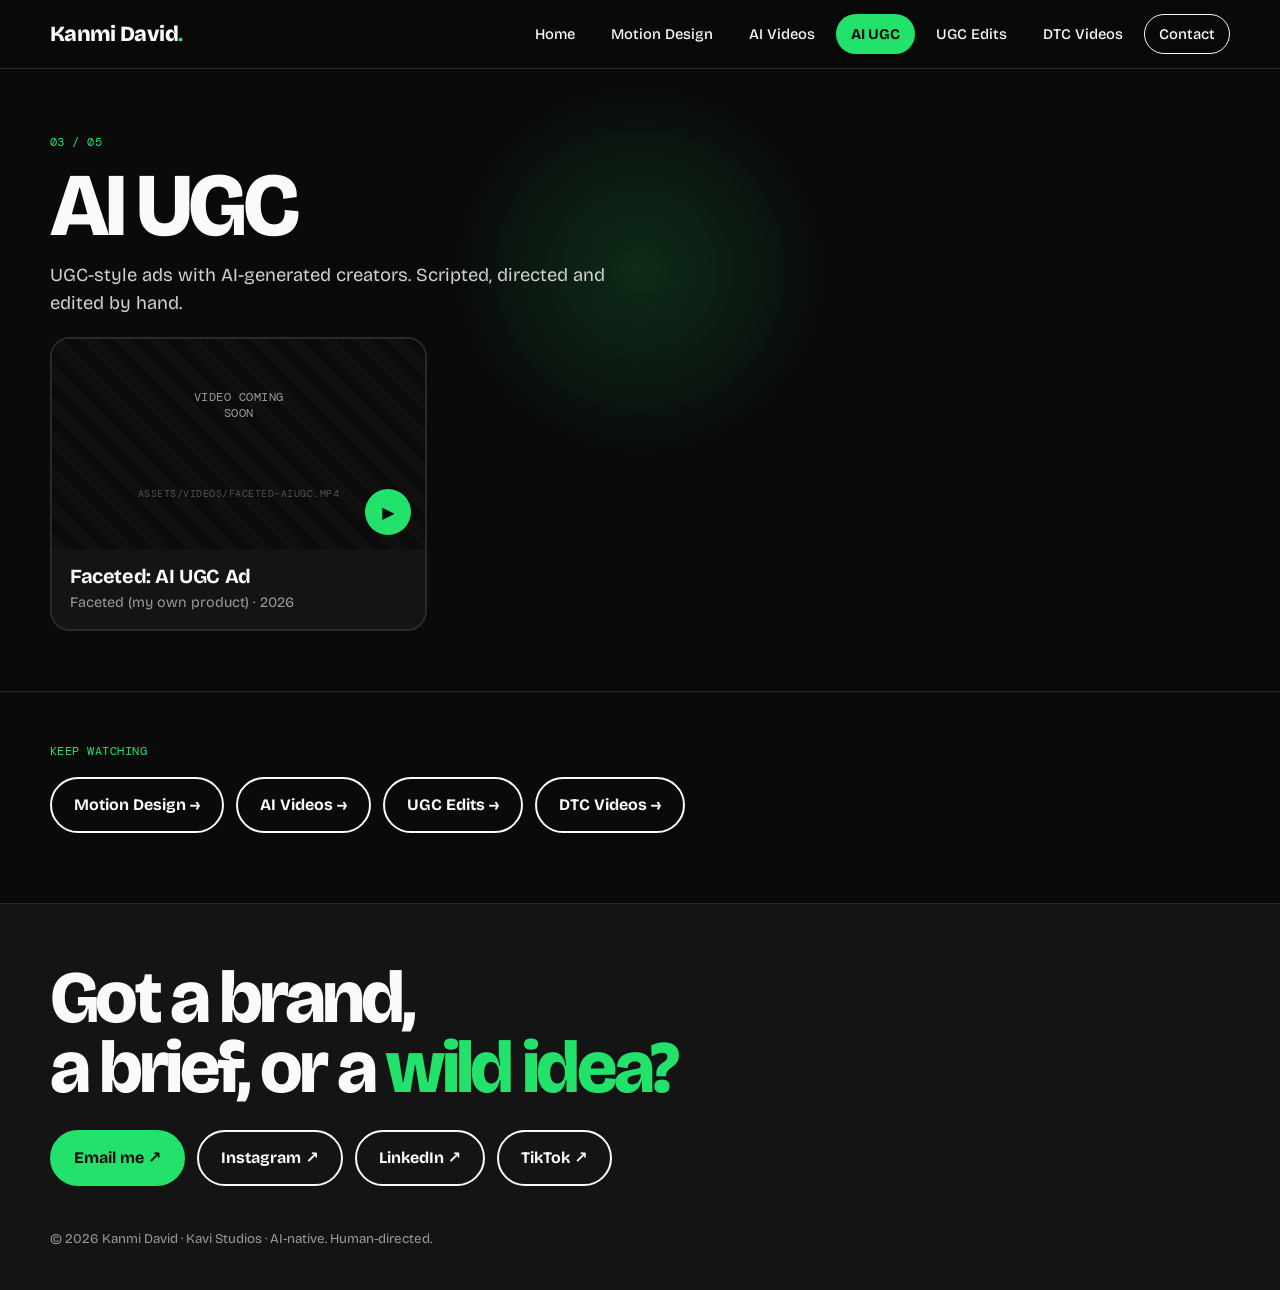
==== ai-ugc.html @ abf1a8b8 "new ai ugc readme.txt" ====
<!doctype html>
<html lang="en">
<head>
<meta charset="utf-8">
<meta name="viewport" content="width=device-width,initial-scale=1">
<title>AI UGC | Kanmi David</title>
<meta name="description" content="AI UGC ads by Kanmi David, founder of Kavi Studios: AI-generated creators, scripted, directed and edited by hand.">
<link rel="preconnect" href="https://fonts.googleapis.com">
<link rel="preconnect" href="https://fonts.gstatic.com" crossorigin>
<link href="https://fonts.googleapis.com/css2?family=Bricolage+Grotesque:opsz,wght@12..96,400;12..96,500;12..96,700;12..96,800&family=DM+Mono&display=swap" rel="stylesheet">
<link rel="stylesheet" href="style.css">
</head>
<body data-page="aiugc">
<header class="nav" id="nav"></header>
<main>
  <div class="page-head" id="head"></div>
  <div class="wrap"><div class="grid" id="grid"></div></div>
  <div class="other"><div class="wrap"><div class="eyebrow mono" style="color:var(--green)">Keep watching</div><div class="row" id="other"></div></div></div>
</main>
<footer id="contact"></footer>
<div class="modal" id="modal"></div>
<script src="data.js"></script>
<script src="app.js"></script>
</body>
</html>
---- style.css ----
:root{
  --black:#0a0a0a;
  --ink:#141414;
  --white:#fafafa;
  --green:#22e26b;      /* swap to your exact Kavi green here */
  --dim:#9a9a9a;
  --line:#2a2a2a;
  --r:20px;
}
*{box-sizing:border-box;margin:0;padding:0}
html{scroll-behavior:smooth}
body{
  background:var(--black);color:var(--white);
  font-family:"Bricolage Grotesque",system-ui,sans-serif;
  line-height:1.5;overflow-x:hidden;
}
a{color:inherit;text-decoration:none}
img,video{display:block;max-width:100%}
.mono{font-family:"DM Mono",monospace;font-size:.78rem;letter-spacing:.04em;text-transform:uppercase}
.wrap{width:min(1180px,100% - 40px);margin-inline:auto}
::selection{background:var(--green);color:var(--black)}

/* cursor glow */
.glow{position:fixed;width:420px;height:420px;border-radius:50%;pointer-events:none;z-index:0;
  background:radial-gradient(circle,rgba(34,226,107,.16),transparent 65%);
  transform:translate(-50%,-50%);left:50%;top:30%;transition:left .25s ease-out,top .25s ease-out}
main,header,footer{position:relative;z-index:1}

/* nav */
.nav{position:sticky;top:0;z-index:50;background:rgba(10,10,10,.82);backdrop-filter:blur(12px);border-bottom:1px solid var(--line)}
.nav .wrap{display:flex;align-items:center;justify-content:space-between;gap:16px;padding:14px 0;min-width:0}
.logo{font-weight:800;font-size:1.35rem;letter-spacing:-.03em}
.logo b{color:var(--green)}
.nav ul{display:flex;gap:6px;list-style:none;overflow-x:auto;scrollbar-width:none;min-width:0;max-width:100%;overscroll-behavior-x:contain;-webkit-overflow-scrolling:touch}
.nav li{flex:0 0 auto}
.nav ul::-webkit-scrollbar{display:none}
.nav li a{display:block;padding:8px 14px;border-radius:99px;font-size:.92rem;font-weight:500;white-space:nowrap;border:1px solid transparent;transition:.18s}
.nav li a:hover{border-color:var(--line)}
.nav li a.on{background:var(--green);color:var(--black);font-weight:700}
.nav li a.cta{border-color:var(--white)}
.nav li a.cta:hover{background:var(--white);color:var(--black)}

/* hero */
.hero{padding:70px 0 40px}
.hero .wrap{display:grid;grid-template-columns:1.35fr 1fr;gap:50px;align-items:center}
.hello{display:inline-flex;gap:8px;align-items:center;border:1px solid var(--line);padding:6px 14px;border-radius:99px;margin-bottom:22px;color:var(--dim)}
.hello i{width:8px;height:8px;border-radius:50%;background:var(--green);animation:pulse 1.6s infinite}
@keyframes pulse{50%{opacity:.25;transform:scale(.7)}}
.hero h1{font-size:clamp(2.6rem,6.4vw,5.4rem);line-height:.98;letter-spacing:-.045em;font-weight:800}
.hero h1 em{font-style:normal;color:var(--green)}
.hero h1 span.hl{background:var(--green);color:var(--black);padding:0 .14em;border-radius:.12em;display:inline-block;transform:rotate(-1.6deg)}
.hero p.sub{margin-top:22px;font-size:1.12rem;color:#d6d6d6;max-width:34ch}
.hero .studio{margin-top:10px;color:var(--dim)}
.cta-row{display:flex;gap:12px;flex-wrap:wrap;margin-top:28px}
.btn{display:inline-flex;align-items:center;gap:8px;padding:14px 22px;border-radius:99px;font-weight:700;border:2px solid var(--white);transition:.18s;cursor:pointer;background:transparent;color:var(--white);font-family:inherit;font-size:1rem}
.btn:hover{transform:translate(-3px,-3px);box-shadow:5px 5px 0 var(--green)}
.btn.solid{background:var(--green);border-color:var(--green);color:var(--black)}
.btn.solid:hover{box-shadow:5px 5px 0 var(--white)}
.portrait{position:relative;justify-self:center;width:min(380px,82%)}
.portrait::before{content:"";position:absolute;inset:0;background:var(--green);border-radius:34px;transform:translate(16px,16px) rotate(3deg)}
.portrait img{position:relative;width:100%;aspect-ratio:4/5;object-fit:cover;object-position:50% 20%;border-radius:34px;border:3px solid var(--white)}
.sticker{position:absolute;z-index:2;background:var(--white);color:var(--black);font-weight:800;padding:8px 14px;border-radius:99px;font-size:.85rem;border:2px solid var(--black);box-shadow:3px 3px 0 var(--black)}
.sticker.a{top:-10px;left:-24px;transform:rotate(-8deg)}
.sticker.b{bottom:22px;right:-26px;transform:rotate(6deg);background:var(--green)}

/* marquee */
.marquee{border-block:1px solid var(--line);overflow:hidden;padding:16px 0;margin:30px 0 10px;background:var(--ink)}
.marquee .track{display:flex;gap:46px;width:max-content;animation:slide 26s linear infinite;font-weight:800;font-size:1.5rem;letter-spacing:-.02em;text-transform:uppercase}
.marquee .track span:nth-child(even){color:var(--green)}
@keyframes slide{to{transform:translateX(-50%)}}

/* sections */
section{padding:70px 0}
.eyebrow{color:var(--green);margin-bottom:10px}
h2.big{font-size:clamp(2rem,4.5vw,3.4rem);letter-spacing:-.04em;line-height:1;font-weight:800;margin-bottom:34px}

/* reel */
.reel{border:2px solid var(--white);border-radius:var(--r);overflow:hidden;background:#000;display:none}
.reel.ok{display:block}
.reel video{width:100%;aspect-ratio:16/9;object-fit:cover}

/* category tiles */
.tiles{display:grid;grid-template-columns:repeat(2,1fr);gap:22px}
.tile{position:relative;border:2px solid var(--line);border-radius:var(--r);overflow:hidden;min-height:340px;display:flex;flex-direction:column;justify-content:flex-end;padding:26px;background:var(--ink);transition:.2s}
.tile:last-child:nth-child(odd){grid-column:1/-1}
.tile:hover{border-color:var(--green);transform:translate(-4px,-4px);box-shadow:8px 8px 0 var(--green)}
.tile .bg{position:absolute;inset:0;background:radial-gradient(circle at 80% 10%,rgba(34,226,107,.35),transparent 55%),repeating-linear-gradient(45deg,#111 0 14px,#0d0d0d 14px 28px)}
.tile video{position:absolute;inset:0;width:100%;height:100%;object-fit:cover;opacity:.55;transition:.3s}
.tile:hover video{opacity:.8}
.tile::after{content:"";position:absolute;inset:0;background:linear-gradient(to top,rgba(10,10,10,.95) 8%,transparent 70%)}
.tile>*:not(.bg):not(video){position:relative;z-index:2}
.tile .num{position:absolute!important;top:20px;left:24px;color:var(--green)}
.tile .count{position:absolute!important;top:16px;right:20px;background:var(--green);color:var(--black);padding:5px 12px;border-radius:99px;font-weight:700}
.tile h3{font-size:clamp(1.9rem,3.4vw,2.7rem);letter-spacing:-.04em;line-height:1;font-weight:800}
.tile p{color:#cfcfcf;margin-top:8px;max-width:38ch}
.tile .go{margin-top:14px;font-weight:700;color:var(--green)}

/* about strip */
.about{display:grid;grid-template-columns:1.2fr 1fr;gap:40px;align-items:start}
.about p{font-size:1.15rem;color:#d9d9d9;margin-bottom:16px;max-width:52ch}
.chips{display:flex;flex-wrap:wrap;gap:10px}
.chip{border:1.5px solid var(--line);padding:8px 16px;border-radius:99px;font-weight:600;transition:.15s}
.chip:hover{background:var(--green);color:var(--black);border-color:var(--green);transform:rotate(-2deg)}
.stats{display:grid;gap:14px;margin-top:26px}
.stat{display:flex;align-items:baseline;gap:14px;border-bottom:1px solid var(--line);padding-bottom:12px}
.stat b{font-size:2rem;letter-spacing:-.03em;color:var(--green)}
.stat span{color:var(--dim)}

/* category page */
.page-head{padding:60px 0 20px}
.page-head .num{color:var(--green)}
.page-head h1{font-size:clamp(2.6rem,7vw,5.6rem);letter-spacing:-.05em;line-height:.95;font-weight:800;margin:10px 0 14px}
.page-head p{font-size:1.15rem;color:#d0d0d0;max-width:48ch}
.grid{display:grid;grid-template-columns:repeat(auto-fill,minmax(290px,1fr));gap:24px;align-items:start;padding-bottom:60px}
.card{cursor:pointer;border:2px solid var(--line);border-radius:var(--r);overflow:hidden;background:var(--ink);transition:.2s;text-align:left;color:inherit;font-family:inherit;width:100%}
.card:hover{border-color:var(--green);transform:translate(-4px,-4px);box-shadow:7px 7px 0 var(--green)}
.thumb{position:relative;background:#000;overflow:hidden}
.thumb video,.thumb img{width:100%;height:100%;object-fit:cover}
.thumb .play{position:absolute;inset:auto 14px 14px auto;width:46px;height:46px;border-radius:50%;background:var(--green);color:var(--black);display:grid;place-items:center;font-size:1rem;transition:.2s;z-index:2}
.card:hover .play{transform:scale(1.15)}
.ph{position:absolute;inset:0;display:none;place-items:center;text-align:center;padding:16px;color:var(--dim);background:repeating-linear-gradient(45deg,#101010 0 12px,#0b0b0b 12px 24px)}
.thumb.missing .ph{display:grid}
.thumb.missing video{display:none}
.card .meta{padding:16px 18px 18px}
.card h3{font-size:1.25rem;letter-spacing:-.02em;line-height:1.15}
.card .sub{color:var(--dim);margin-top:6px;font-size:.9rem}
.empty{padding:60px 0;color:var(--dim)}

/* more-from-other-pages strip */
.other{border-top:1px solid var(--line);padding:50px 0 70px}
.other .row{display:flex;flex-wrap:wrap;gap:12px;margin-top:16px}

/* modal */
.modal{position:fixed;inset:0;z-index:100;background:rgba(0,0,0,.88);backdrop-filter:blur(8px);display:none;align-items:center;justify-content:center;padding:20px}
.modal.open{display:flex}
.sheet{width:min(1100px,100%);max-height:94vh;overflow:auto;background:var(--ink);border:2px solid var(--white);border-radius:24px;display:grid;grid-template-columns:1.5fr 1fr;box-shadow:10px 10px 0 var(--green)}
.sheet.tall{grid-template-columns:auto 1fr}
.player{background:#000;display:grid;place-items:center;min-height:300px}
.player video{max-height:84vh;width:100%;background:#000}
.sheet.tall .player video{height:84vh;width:auto;max-width:100%}
.info{padding:30px;display:flex;flex-direction:column;gap:14px;min-width:280px}
.info h2{font-size:2rem;letter-spacing:-.04em;line-height:1}
.info dl{display:grid;grid-template-columns:auto 1fr;gap:6px 16px;font-size:.95rem}
.info dt{color:var(--dim)}
.info p{color:#d8d8d8}
.info .how{color:var(--green)}
.modal-bar{display:flex;gap:10px;margin-top:auto;padding-top:10px}
.sq{width:44px;height:44px;border-radius:50%;border:2px solid var(--white);background:transparent;color:var(--white);font-size:1.1rem;cursor:pointer;transition:.15s}
.sq:hover{background:var(--green);color:var(--black);border-color:var(--green)}
.close{margin-left:auto}

/* footer */
footer{border-top:1px solid var(--line);padding:60px 0 40px;background:var(--ink)}
footer .big{font-size:clamp(2.2rem,6vw,4.6rem);letter-spacing:-.05em;line-height:.95;font-weight:800}
footer .big em{font-style:normal;color:var(--green)}
footer .row{display:flex;flex-wrap:wrap;gap:12px;margin:26px 0 40px}
footer small{color:var(--dim)}

@media(max-width:860px){
  .hero .wrap,.about{grid-template-columns:1fr}
  .portrait{order:-1;width:min(300px,76%);margin-bottom:10px}
  .tiles{grid-template-columns:1fr}
  .sheet,.sheet.tall{grid-template-columns:1fr}
  .sheet.tall .player video{height:auto;max-height:62vh;width:100%}
  .nav .wrap{flex-direction:column;align-items:stretch;gap:8px}
  .nav ul{width:100%}
}
@media(prefers-reduced-motion:reduce){.marquee .track,.hello i{animation:none}}
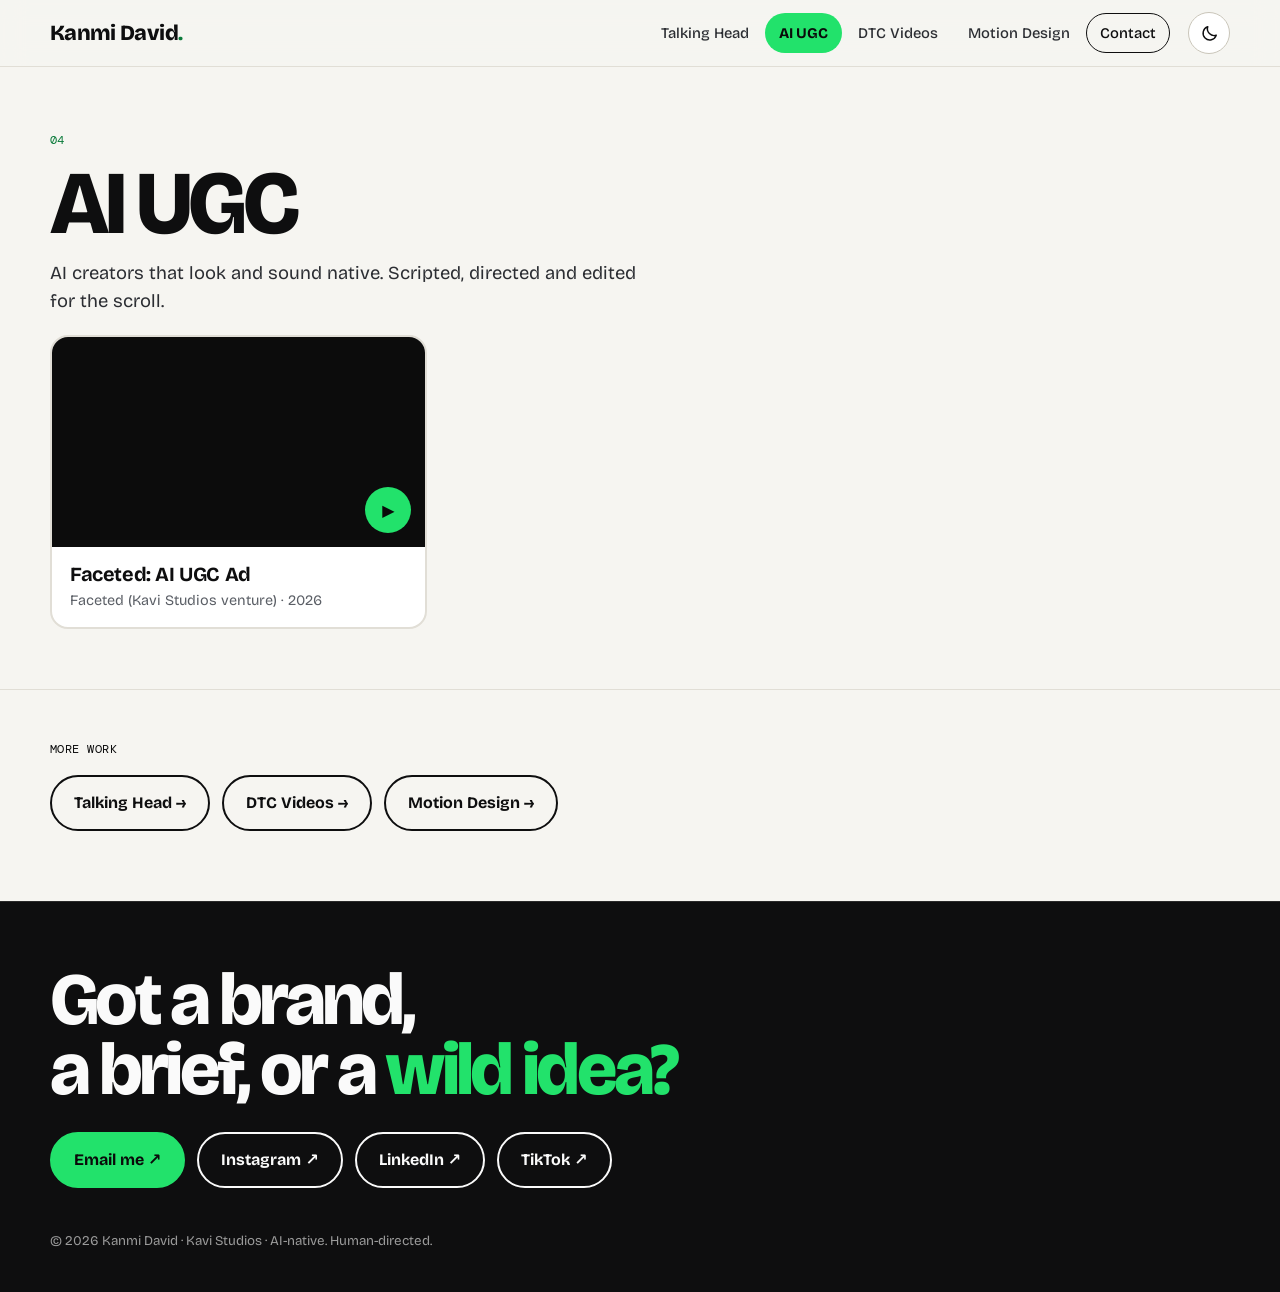
==== commit 04dcdc01: "missing nav fix 1 readme.txt" ====
--- a/ai-ugc.html
+++ b/ai-ugc.html
@@ -1,10 +1,12 @@
 <!doctype html>
-<html lang="en">
+<html lang="en" data-theme="light">
 <head>
 <meta charset="utf-8">
 <meta name="viewport" content="width=device-width,initial-scale=1">
 <title>AI UGC | Kanmi David</title>
-<meta name="description" content="AI UGC ads by Kanmi David, founder of Kavi Studios: AI-generated creators, scripted, directed and edited by hand.">
+<meta name="description" content="AI UGC by Kanmi David, professional video editor, motion designer and AI video creator.">
+<meta name="theme-color" content="#f6f5f1">
+<script>try{var t=localStorage.getItem("kd-theme");document.documentElement.dataset.theme=(t==="dark"||t==="light")?t:"light"}catch(e){}</script>
 <link rel="preconnect" href="https://fonts.googleapis.com">
 <link rel="preconnect" href="https://fonts.gstatic.com" crossorigin>
 <link href="https://fonts.googleapis.com/css2?family=Bricolage+Grotesque:opsz,wght@12..96,400;12..96,500;12..96,700;12..96,800&family=DM+Mono&display=swap" rel="stylesheet">
@@ -13,9 +15,9 @@
 <body data-page="aiugc">
 <header class="nav" id="nav"></header>
 <main>
-  <div class="page-head" id="head"></div>
-  <div class="wrap"><div class="grid" id="grid"></div></div>
-  <div class="other"><div class="wrap"><div class="eyebrow mono" style="color:var(--green)">Keep watching</div><div class="row" id="other"></div></div></div>
+  <section class="page-head" id="head"></section>
+  <div class="wrap grid" id="grid"></div>
+  <section class="other"><div class="wrap"><div class="mono">More work</div><div class="row" id="other"></div></div></section>
 </main>
 <footer id="contact"></footer>
 <div class="modal" id="modal"></div>
--- a/style.css
+++ b/style.css
@@ -1,139 +1,190 @@
+/* ============================================================
+   KANMI DAVID — SITE STYLES
+   Two themes: light (default) and dark. Colours live in the
+   tokens below; every component reads from them.
+   ============================================================ */
 :root{
-  --black:#0a0a0a;
-  --ink:#141414;
-  --white:#fafafa;
-  --green:#22e26b;      /* swap to your exact Kavi green here */
-  --dim:#9a9a9a;
+  --bg:#f6f5f1;
+  --surface:#ffffff;
+  --text:#0e0e0f;
+  --soft:#2c2e33;
+  --muted:#5b5f66;
+  --line:#e1ded6;
+  --line-strong:#c9c5b9;
+  --lime:#22e26b;          /* brand green: fills, never small text on light */
+  --on-lime:#0a0a0a;
+  --accent:#0a7a3a;        /* green for text on the page background */
+  --nav-bg:rgba(246,245,241,.9);
+  --card-hover:0 22px 38px -22px rgba(14,14,15,.45);
+  --sheet-shadow:0 40px 90px -30px rgba(0,0,0,.6);
+  --solid-border:var(--text);
+  --btn-hover:5px 5px 0 var(--text);
+  --btn-solid-hover:5px 5px 0 var(--text);
+  --portrait-border:var(--text);
+  --foot-bg:#0e0e0f;
+  --foot-text:#fafafa;
+  --foot-muted:#9a9a9a;
+  --foot-line:#2a2a2a;
+  --thumb-bg:#0c0c0c;
+  --r:18px;
+  color-scheme:light;
+}
+:root[data-theme="dark"]{
+  --bg:#0a0a0a;
+  --surface:#141414;
+  --text:#fafafa;
+  --soft:#d6d6d6;
+  --muted:#9a9a9a;
   --line:#2a2a2a;
-  --r:20px;
-}
+  --line-strong:#3a3a3a;
+  --accent:#22e26b;
+  --nav-bg:rgba(10,10,10,.82);
+  --card-hover:7px 7px 0 var(--lime);
+  --sheet-shadow:10px 10px 0 var(--lime);
+  --solid-border:var(--lime);
+  --btn-hover:5px 5px 0 var(--lime);
+  --btn-solid-hover:5px 5px 0 #fafafa;
+  --portrait-border:#fafafa;
+  --foot-bg:#141414;
+  color-scheme:dark;
+}
+
 *{box-sizing:border-box;margin:0;padding:0}
-html{scroll-behavior:smooth}
+html{scroll-behavior:smooth;-webkit-text-size-adjust:100%}
 body{
-  background:var(--black);color:var(--white);
+  background:var(--bg);color:var(--text);
   font-family:"Bricolage Grotesque",system-ui,sans-serif;
   line-height:1.5;overflow-x:hidden;
+  transition:background-color .25s ease,color .25s ease;
 }
 a{color:inherit;text-decoration:none}
 img,video{display:block;max-width:100%}
 .mono{font-family:"DM Mono",monospace;font-size:.78rem;letter-spacing:.04em;text-transform:uppercase}
 .wrap{width:min(1180px,100% - 40px);margin-inline:auto}
-::selection{background:var(--green);color:var(--black)}
-
-/* cursor glow */
-.glow{position:fixed;width:420px;height:420px;border-radius:50%;pointer-events:none;z-index:0;
+::selection{background:var(--lime);color:var(--on-lime)}
+:focus-visible{outline:2px solid var(--text);outline-offset:3px}
+
+/* cursor glow: dark mode only */
+.glow{display:none;position:fixed;width:420px;height:420px;border-radius:50%;pointer-events:none;z-index:0;
   background:radial-gradient(circle,rgba(34,226,107,.16),transparent 65%);
   transform:translate(-50%,-50%);left:50%;top:30%;transition:left .25s ease-out,top .25s ease-out}
+:root[data-theme="dark"] .glow{display:block}
 main,header,footer{position:relative;z-index:1}
 
 /* nav */
-.nav{position:sticky;top:0;z-index:50;background:rgba(10,10,10,.82);backdrop-filter:blur(12px);border-bottom:1px solid var(--line)}
-.nav .wrap{display:flex;align-items:center;justify-content:space-between;gap:16px;padding:14px 0;min-width:0}
+.nav{position:sticky;top:0;z-index:50;background:var(--nav-bg);backdrop-filter:blur(12px);-webkit-backdrop-filter:blur(12px);border-bottom:1px solid var(--line)}
+.nav .wrap{display:grid;grid-template-columns:auto 1fr auto;align-items:center;gap:18px;padding:12px 0}
 .logo{font-weight:800;font-size:1.35rem;letter-spacing:-.03em}
-.logo b{color:var(--green)}
-.nav ul{display:flex;gap:6px;list-style:none;overflow-x:auto;scrollbar-width:none;min-width:0;max-width:100%;overscroll-behavior-x:contain;-webkit-overflow-scrolling:touch}
-.nav li{flex:0 0 auto}
+.logo b{color:var(--accent)}
+.nav ul{display:flex;justify-content:flex-end;gap:2px;list-style:none;overflow-x:auto;scrollbar-width:none;min-width:0}
 .nav ul::-webkit-scrollbar{display:none}
-.nav li a{display:block;padding:8px 14px;border-radius:99px;font-size:.92rem;font-weight:500;white-space:nowrap;border:1px solid transparent;transition:.18s}
-.nav li a:hover{border-color:var(--line)}
-.nav li a.on{background:var(--green);color:var(--black);font-weight:700}
-.nav li a.cta{border-color:var(--white)}
-.nav li a.cta:hover{background:var(--white);color:var(--black)}
+.nav li a{display:block;padding:8px 13px;border-radius:99px;font-size:.92rem;font-weight:500;white-space:nowrap;border:1px solid transparent;transition:.18s;color:var(--soft)}
+.nav li a:hover{border-color:var(--line-strong);color:var(--text)}
+.nav li a.on{background:var(--lime);color:var(--on-lime);font-weight:700}
+.nav li a.cta{border-color:var(--text);color:var(--text)}
+.nav li a.cta:hover{background:var(--text);color:var(--bg)}
+.theme-toggle{width:42px;height:42px;border-radius:50%;border:1.5px solid var(--line-strong);background:var(--surface);color:var(--text);display:grid;place-items:center;cursor:pointer;transition:.18s;flex:none}
+.theme-toggle:hover{border-color:var(--text);transform:rotate(-12deg)}
+.theme-toggle svg{width:19px;height:19px;fill:none;stroke:currentColor;stroke-width:1.8;stroke-linecap:round;stroke-linejoin:round}
+:root[data-theme="light"] .theme-toggle .sun,:root:not([data-theme]) .theme-toggle .sun{display:none}
+:root[data-theme="dark"] .theme-toggle .moon{display:none}
 
 /* hero */
-.hero{padding:70px 0 40px}
+.hero{padding:76px 0 44px}
 .hero .wrap{display:grid;grid-template-columns:1.35fr 1fr;gap:50px;align-items:center}
-.hello{display:inline-flex;gap:8px;align-items:center;border:1px solid var(--line);padding:6px 14px;border-radius:99px;margin-bottom:22px;color:var(--dim)}
-.hello i{width:8px;height:8px;border-radius:50%;background:var(--green);animation:pulse 1.6s infinite}
-@keyframes pulse{50%{opacity:.25;transform:scale(.7)}}
+.hello{display:inline-flex;gap:8px;align-items:center;border:1px solid var(--line-strong);background:var(--surface);padding:6px 14px;border-radius:99px;margin-bottom:22px;color:var(--muted)}
+.hello i{width:8px;height:8px;border-radius:50%;background:var(--lime);box-shadow:0 0 0 0 rgba(34,226,107,.6);animation:pulse 1.8s infinite}
+@keyframes pulse{70%{box-shadow:0 0 0 8px rgba(34,226,107,0)}100%{box-shadow:0 0 0 0 rgba(34,226,107,0)}}
 .hero h1{font-size:clamp(2.6rem,6.4vw,5.4rem);line-height:.98;letter-spacing:-.045em;font-weight:800}
-.hero h1 em{font-style:normal;color:var(--green)}
-.hero h1 span.hl{background:var(--green);color:var(--black);padding:0 .14em;border-radius:.12em;display:inline-block;transform:rotate(-1.6deg)}
-.hero p.sub{margin-top:22px;font-size:1.12rem;color:#d6d6d6;max-width:34ch}
-.hero .studio{margin-top:10px;color:var(--dim)}
+.hero h1 em{font-style:normal;color:var(--accent)}
+.hero h1 span.hl{background:var(--lime);color:var(--on-lime);padding:0 .14em;border-radius:.12em;display:inline-block;transform:rotate(-1.6deg)}
+.hero p.sub{margin-top:22px;font-size:1.14rem;color:var(--soft);max-width:38ch}
+.hero .studio{margin-top:10px;color:var(--muted)}
 .cta-row{display:flex;gap:12px;flex-wrap:wrap;margin-top:28px}
-.btn{display:inline-flex;align-items:center;gap:8px;padding:14px 22px;border-radius:99px;font-weight:700;border:2px solid var(--white);transition:.18s;cursor:pointer;background:transparent;color:var(--white);font-family:inherit;font-size:1rem}
-.btn:hover{transform:translate(-3px,-3px);box-shadow:5px 5px 0 var(--green)}
-.btn.solid{background:var(--green);border-color:var(--green);color:var(--black)}
-.btn.solid:hover{box-shadow:5px 5px 0 var(--white)}
+.btn{display:inline-flex;align-items:center;gap:8px;padding:14px 22px;border-radius:99px;font-weight:700;border:2px solid var(--text);transition:.18s;cursor:pointer;background:transparent;color:var(--text);font-family:inherit;font-size:1rem}
+.btn:hover{transform:translate(-3px,-3px);box-shadow:var(--btn-hover)}
+.btn.solid{background:var(--lime);border-color:var(--solid-border);color:var(--on-lime)}
+.btn.solid:hover{box-shadow:var(--btn-solid-hover)}
 .portrait{position:relative;justify-self:center;width:min(380px,82%)}
-.portrait::before{content:"";position:absolute;inset:0;background:var(--green);border-radius:34px;transform:translate(16px,16px) rotate(3deg)}
-.portrait img{position:relative;width:100%;aspect-ratio:4/5;object-fit:cover;object-position:50% 20%;border-radius:34px;border:3px solid var(--white)}
-.sticker{position:absolute;z-index:2;background:var(--white);color:var(--black);font-weight:800;padding:8px 14px;border-radius:99px;font-size:.85rem;border:2px solid var(--black);box-shadow:3px 3px 0 var(--black)}
+.portrait::before{content:"";position:absolute;inset:0;background:var(--lime);border-radius:34px;transform:translate(16px,16px) rotate(3deg)}
+.portrait img{position:relative;width:100%;aspect-ratio:4/5;object-fit:cover;object-position:50% 20%;border-radius:34px;border:3px solid var(--portrait-border);background:var(--surface)}
+.sticker{position:absolute;z-index:2;background:#fafafa;color:#0a0a0a;font-weight:800;padding:8px 14px;border-radius:99px;font-size:.85rem;border:2px solid #0a0a0a;box-shadow:3px 3px 0 #0a0a0a}
 .sticker.a{top:-10px;left:-24px;transform:rotate(-8deg)}
-.sticker.b{bottom:22px;right:-26px;transform:rotate(6deg);background:var(--green)}
+.sticker.b{bottom:22px;right:-26px;transform:rotate(6deg);background:var(--lime)}
 
 /* marquee */
-.marquee{border-block:1px solid var(--line);overflow:hidden;padding:16px 0;margin:30px 0 10px;background:var(--ink)}
-.marquee .track{display:flex;gap:46px;width:max-content;animation:slide 26s linear infinite;font-weight:800;font-size:1.5rem;letter-spacing:-.02em;text-transform:uppercase}
-.marquee .track span:nth-child(even){color:var(--green)}
+.marquee{border-block:1px solid var(--line);overflow:hidden;padding:16px 0;margin:30px 0 10px;background:var(--surface)}
+.marquee .track{display:flex;gap:46px;width:max-content;animation:slide 30s linear infinite;font-weight:800;font-size:1.5rem;letter-spacing:-.02em;text-transform:uppercase;color:var(--text)}
+.marquee .track span:nth-child(even){color:var(--accent)}
 @keyframes slide{to{transform:translateX(-50%)}}
 
 /* sections */
 section{padding:70px 0}
-.eyebrow{color:var(--green);margin-bottom:10px}
+.eyebrow{color:var(--accent);margin-bottom:10px}
 h2.big{font-size:clamp(2rem,4.5vw,3.4rem);letter-spacing:-.04em;line-height:1;font-weight:800;margin-bottom:34px}
 
 /* reel */
-.reel{border:2px solid var(--white);border-radius:var(--r);overflow:hidden;background:#000;display:none}
+.reel{border:2px solid var(--text);border-radius:var(--r);overflow:hidden;background:#000;display:none}
 .reel.ok{display:block}
 .reel video{width:100%;aspect-ratio:16/9;object-fit:cover}
 
-/* category tiles */
+/* category tiles: always dark, they sit over video */
 .tiles{display:grid;grid-template-columns:repeat(2,1fr);gap:22px}
-.tile{position:relative;border:2px solid var(--line);border-radius:var(--r);overflow:hidden;min-height:340px;display:flex;flex-direction:column;justify-content:flex-end;padding:26px;background:var(--ink);transition:.2s}
-.tile:last-child:nth-child(odd){grid-column:1/-1}
-.tile:hover{border-color:var(--green);transform:translate(-4px,-4px);box-shadow:8px 8px 0 var(--green)}
-.tile .bg{position:absolute;inset:0;background:radial-gradient(circle at 80% 10%,rgba(34,226,107,.35),transparent 55%),repeating-linear-gradient(45deg,#111 0 14px,#0d0d0d 14px 28px)}
+.tile{position:relative;border:2px solid var(--line-strong);border-radius:var(--r);overflow:hidden;min-height:320px;display:flex;flex-direction:column;justify-content:flex-end;padding:26px;background:#141414;color:#fafafa;transition:.2s}
+.tile:hover{border-color:var(--text);transform:translateY(-4px);box-shadow:var(--card-hover)}
+.tile .bg{position:absolute;inset:0;background:radial-gradient(circle at 80% 10%,rgba(34,226,107,.28),transparent 55%),repeating-linear-gradient(45deg,#111 0 14px,#0d0d0d 14px 28px)}
 .tile video{position:absolute;inset:0;width:100%;height:100%;object-fit:cover;opacity:.55;transition:.3s}
 .tile:hover video{opacity:.8}
 .tile::after{content:"";position:absolute;inset:0;background:linear-gradient(to top,rgba(10,10,10,.95) 8%,transparent 70%)}
 .tile>*:not(.bg):not(video){position:relative;z-index:2}
-.tile .num{position:absolute!important;top:20px;left:24px;color:var(--green)}
-.tile .count{position:absolute!important;top:16px;right:20px;background:var(--green);color:var(--black);padding:5px 12px;border-radius:99px;font-weight:700}
-.tile h3{font-size:clamp(1.9rem,3.4vw,2.7rem);letter-spacing:-.04em;line-height:1;font-weight:800}
-.tile p{color:#cfcfcf;margin-top:8px;max-width:38ch}
-.tile .go{margin-top:14px;font-weight:700;color:var(--green)}
+.tile .num{position:absolute!important;top:20px;left:24px;color:#22e26b}
+.tile .count{position:absolute!important;top:16px;right:20px;background:#22e26b;color:#0a0a0a;padding:5px 12px;border-radius:99px;font-weight:700}
+.tile h3{font-size:clamp(1.8rem,3.2vw,2.5rem);letter-spacing:-.04em;line-height:1;font-weight:800}
+.tile p{color:#d2d2d2;margin-top:8px;max-width:40ch}
+.tile .go{margin-top:14px;font-weight:700;color:#22e26b}
 
 /* about strip */
 .about{display:grid;grid-template-columns:1.2fr 1fr;gap:40px;align-items:start}
-.about p{font-size:1.15rem;color:#d9d9d9;margin-bottom:16px;max-width:52ch}
+.about p{font-size:1.15rem;color:var(--soft);margin-bottom:16px;max-width:54ch}
 .chips{display:flex;flex-wrap:wrap;gap:10px}
-.chip{border:1.5px solid var(--line);padding:8px 16px;border-radius:99px;font-weight:600;transition:.15s}
-.chip:hover{background:var(--green);color:var(--black);border-color:var(--green);transform:rotate(-2deg)}
+.chip{border:1.5px solid var(--line-strong);background:var(--surface);padding:8px 16px;border-radius:99px;font-weight:600;transition:.15s}
+.chip:hover{background:var(--lime);color:var(--on-lime);border-color:var(--lime);transform:rotate(-2deg)}
 .stats{display:grid;gap:14px;margin-top:26px}
 .stat{display:flex;align-items:baseline;gap:14px;border-bottom:1px solid var(--line);padding-bottom:12px}
-.stat b{font-size:2rem;letter-spacing:-.03em;color:var(--green)}
-.stat span{color:var(--dim)}
+.stat b{font-size:2rem;letter-spacing:-.03em;color:var(--accent)}
+.stat span{color:var(--muted)}
 
 /* category page */
 .page-head{padding:60px 0 20px}
-.page-head .num{color:var(--green)}
+.page-head .num{color:var(--accent)}
 .page-head h1{font-size:clamp(2.6rem,7vw,5.6rem);letter-spacing:-.05em;line-height:.95;font-weight:800;margin:10px 0 14px}
-.page-head p{font-size:1.15rem;color:#d0d0d0;max-width:48ch}
+.page-head p{font-size:1.15rem;color:var(--soft);max-width:50ch}
 .grid{display:grid;grid-template-columns:repeat(auto-fill,minmax(290px,1fr));gap:24px;align-items:start;padding-bottom:60px}
-.card{cursor:pointer;border:2px solid var(--line);border-radius:var(--r);overflow:hidden;background:var(--ink);transition:.2s;text-align:left;color:inherit;font-family:inherit;width:100%}
-.card:hover{border-color:var(--green);transform:translate(-4px,-4px);box-shadow:7px 7px 0 var(--green)}
-.thumb{position:relative;background:#000;overflow:hidden}
+.card{cursor:pointer;border:2px solid var(--line);border-radius:var(--r);overflow:hidden;background:var(--surface);transition:.2s;text-align:left;color:inherit;font-family:inherit;width:100%}
+.card:hover{border-color:var(--text);transform:translateY(-4px);box-shadow:var(--card-hover)}
+:root[data-theme="dark"] .card:hover{border-color:var(--lime);transform:translate(-4px,-4px)}
+.thumb{position:relative;background:var(--thumb-bg);overflow:hidden}
 .thumb video,.thumb img{width:100%;height:100%;object-fit:cover}
-.thumb .play{position:absolute;inset:auto 14px 14px auto;width:46px;height:46px;border-radius:50%;background:var(--green);color:var(--black);display:grid;place-items:center;font-size:1rem;transition:.2s;z-index:2}
+.thumb .play{position:absolute;inset:auto 14px 14px auto;width:46px;height:46px;border-radius:50%;background:var(--lime);color:var(--on-lime);display:grid;place-items:center;font-size:1rem;transition:.2s;z-index:2}
 .card:hover .play{transform:scale(1.15)}
-.ph{position:absolute;inset:0;display:none;place-items:center;text-align:center;padding:16px;color:var(--dim);background:repeating-linear-gradient(45deg,#101010 0 12px,#0b0b0b 12px 24px)}
+[hidden]{display:none!important}
+.ph{position:absolute;inset:0;display:none;place-items:center;text-align:center;padding:16px;color:#9a9a9a;background:repeating-linear-gradient(45deg,#101010 0 12px,#0b0b0b 12px 24px)}
 .thumb.missing .ph{display:grid}
 .thumb.missing video{display:none}
 .card .meta{padding:16px 18px 18px}
 .card h3{font-size:1.25rem;letter-spacing:-.02em;line-height:1.15}
-.card .sub{color:var(--dim);margin-top:6px;font-size:.9rem}
-.empty{padding:60px 0;color:var(--dim)}
+.card .sub{color:var(--muted);margin-top:6px;font-size:.9rem}
+.empty{padding:60px 0;color:var(--muted)}
 
 /* more-from-other-pages strip */
 .other{border-top:1px solid var(--line);padding:50px 0 70px}
 .other .row{display:flex;flex-wrap:wrap;gap:12px;margin-top:16px}
 
 /* modal */
-.modal{position:fixed;inset:0;z-index:100;background:rgba(0,0,0,.88);backdrop-filter:blur(8px);display:none;align-items:center;justify-content:center;padding:20px}
+.modal{position:fixed;inset:0;z-index:100;background:rgba(0,0,0,.86);backdrop-filter:blur(8px);-webkit-backdrop-filter:blur(8px);display:none;align-items:center;justify-content:center;padding:20px}
 .modal.open{display:flex}
-.sheet{width:min(1100px,100%);max-height:94vh;overflow:auto;background:var(--ink);border:2px solid var(--white);border-radius:24px;display:grid;grid-template-columns:1.5fr 1fr;box-shadow:10px 10px 0 var(--green)}
+.sheet{width:min(1100px,100%);max-height:94vh;overflow:auto;background:var(--surface);color:var(--text);border:2px solid var(--text);border-radius:24px;display:grid;grid-template-columns:1.5fr 1fr;box-shadow:var(--sheet-shadow)}
+:root[data-theme="dark"] .sheet{border-color:#fafafa}
 .sheet.tall{grid-template-columns:auto 1fr}
 .player{background:#000;display:grid;place-items:center;min-height:300px}
 .player video{max-height:84vh;width:100%;background:#000}
@@ -141,28 +192,43 @@
 .info{padding:30px;display:flex;flex-direction:column;gap:14px;min-width:280px}
 .info h2{font-size:2rem;letter-spacing:-.04em;line-height:1}
 .info dl{display:grid;grid-template-columns:auto 1fr;gap:6px 16px;font-size:.95rem}
-.info dt{color:var(--dim)}
-.info p{color:#d8d8d8}
-.info .how{color:var(--green)}
+.info dt{color:var(--muted)}
+.info p{color:var(--soft)}
+.info .how{color:var(--accent)}
 .modal-bar{display:flex;gap:10px;margin-top:auto;padding-top:10px}
-.sq{width:44px;height:44px;border-radius:50%;border:2px solid var(--white);background:transparent;color:var(--white);font-size:1.1rem;cursor:pointer;transition:.15s}
-.sq:hover{background:var(--green);color:var(--black);border-color:var(--green)}
+.sq{width:44px;height:44px;border-radius:50%;border:2px solid var(--text);background:transparent;color:var(--text);font-size:1.1rem;cursor:pointer;transition:.15s}
+.sq:hover{background:var(--lime);color:var(--on-lime);border-color:var(--lime)}
 .close{margin-left:auto}
 
-/* footer */
-footer{border-top:1px solid var(--line);padding:60px 0 40px;background:var(--ink)}
+/* footer: a dark band in both themes */
+footer{border-top:1px solid var(--foot-line);padding:64px 0 40px;background:var(--foot-bg);color:var(--foot-text)}
 footer .big{font-size:clamp(2.2rem,6vw,4.6rem);letter-spacing:-.05em;line-height:.95;font-weight:800}
-footer .big em{font-style:normal;color:var(--green)}
+footer .big em{font-style:normal;color:var(--lime)}
 footer .row{display:flex;flex-wrap:wrap;gap:12px;margin:26px 0 40px}
-footer small{color:var(--dim)}
+footer .btn{color:var(--foot-text);border-color:var(--foot-text)}
+footer .btn:hover{box-shadow:5px 5px 0 var(--lime)}
+footer .btn.solid{background:var(--lime);border-color:var(--lime);color:var(--on-lime)}
+footer .btn.solid:hover{box-shadow:5px 5px 0 #fafafa}
+footer small{color:var(--foot-muted)}
 
 @media(max-width:860px){
+  .hero{padding-top:44px}
   .hero .wrap,.about{grid-template-columns:1fr}
   .portrait{order:-1;width:min(300px,76%);margin-bottom:10px}
   .tiles{grid-template-columns:1fr}
+  .tile{min-height:280px}
   .sheet,.sheet.tall{grid-template-columns:1fr}
   .sheet.tall .player video{height:auto;max-height:62vh;width:100%}
-  .nav .wrap{flex-direction:column;align-items:stretch;gap:8px}
-  .nav ul{width:100%}
-}
-@media(prefers-reduced-motion:reduce){.marquee .track,.hello i{animation:none}}
+  .nav{position:static}
+  .nav .wrap{grid-template-columns:1fr auto;gap:10px 12px}
+  .nav .logo{grid-column:1;grid-row:1}
+  .nav .theme-toggle{grid-column:2;grid-row:1}
+  .nav ul{grid-column:1 / -1;grid-row:2;justify-content:flex-start;flex-wrap:wrap;overflow:visible;gap:6px}
+  .nav li a{padding:7px 12px;font-size:.88rem;border-color:var(--line)}
+  section{padding:54px 0}
+}
+@media(prefers-reduced-motion:reduce){
+  .marquee .track,.hello i{animation:none}
+  html{scroll-behavior:auto}
+  *{transition:none!important}
+}
